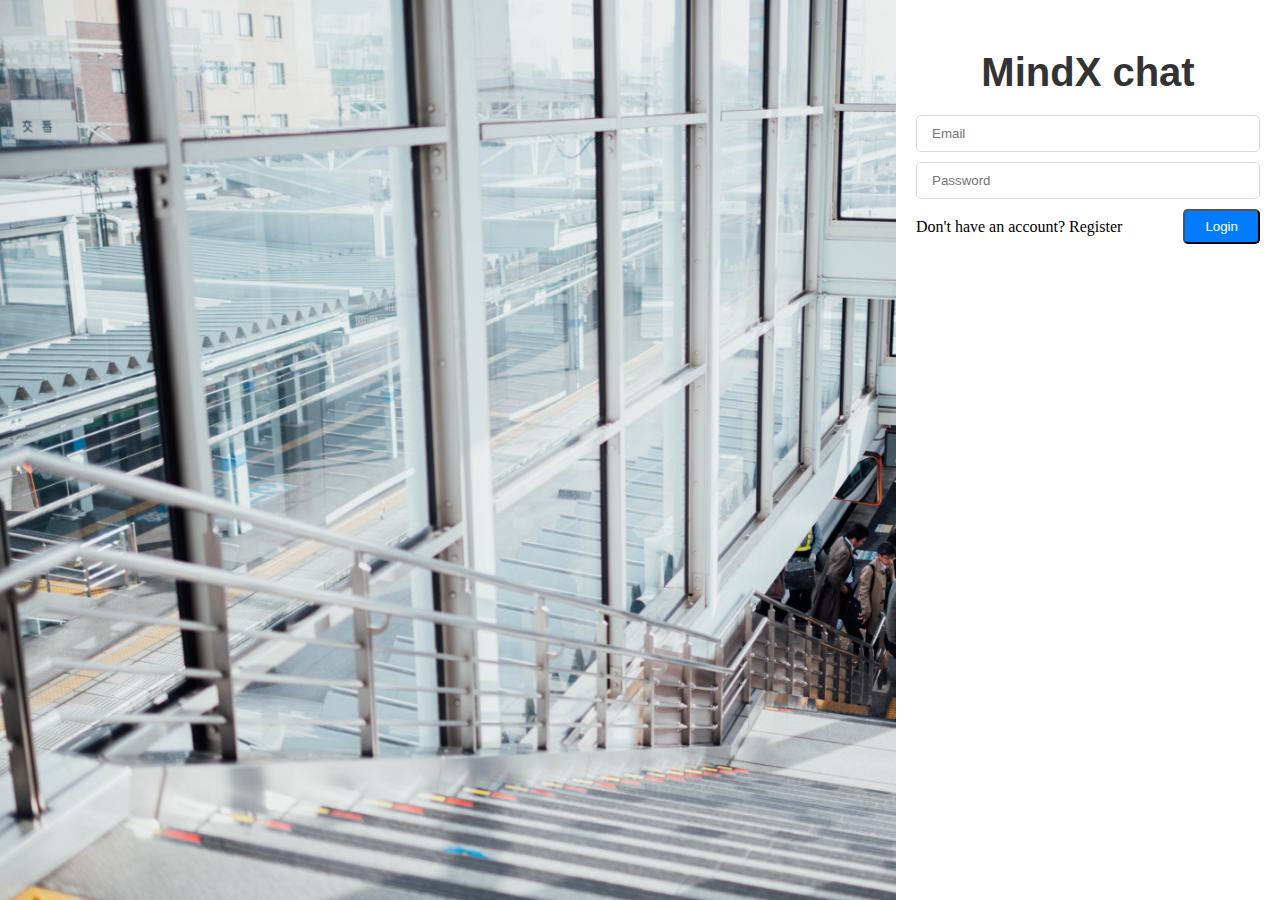
==== html/temp.html @ 8035968f "First commit" ====
<!DOCTYPE html>
<html lang="en">
<head>
  <meta charset="UTF-8">
  <meta name="viewport" content="width=device-width, initial-scale=1.0">
  <title>Document</title>
  <link rel="stylesheet" href="../css/style.css">
  <link rel="stylesheet" href="../css/login.css">
</head>
<body>
  <div class="login-container">
    <div class="aside-right">
      <div class="header">
        <h3>MindX chat</h3>
      </div>
      <form id="login-form">
        <div class="input-wrapper">
          <input type="text" 
            placeholder="Email" 
            name="email">
          <div class="error" id="email-error"></div>
        </div>
        <div class="input-wrapper">
          <input type="password" 
            placeholder="Password" 
            name="password">
          <div class="error" 
            id="password-error"></div>
        </div>
        <div class="form-action">
          <span class="cursor-pointer" id="redirect-to-register">
            Don't have an account? Register
          </span>
          <button class="btn" type="submit">
            Login
          </button>
        </div>
      </form>
    </div>
    </div>
</body>
</html>
---- css/style.css ----
*{
  padding: 0;
  margin: 0;
  box-sizing: border-box;
}
.input-wrapper input{
  border: 1px solid #dbdbdb;
  padding: 10px 15px;
  border-radius: 5px;
  width: 100%;
  outline: none;
}
.input-wrapper{
  margin-bottom: 10px;
}
.btn{
  padding: 8px 20px;
  color: #ffffff;
  background: #037BFE;
  border-radius: 5px;
  cursor: pointer;
}
.error{
  color: #FF0000;
}
.cursor-pointer{
  cursor: pointer;
}
---- css/login.css ----
.login-container{
  background: url(../images/login-background.jpg);
  height: 100vh;
  background-size: cover;
  display: flex;
  justify-content: flex-end;
}
.login-container .aside-right {
  height: 100vh;
  background-color: #fff;
  width: 30%;
}
.login-container .aside-right .header h3{
  font-size: 40px;
  font-family: Arial, Helvetica, sans-serif;
  color: #333;
  text-align: center;
  margin-top: 50px;
}
#login-form {
  padding: 20px;
}
.login-container 
.aside-right 
.form-action{
  display: flex;
  justify-content: space-between;
  align-items: center;
}
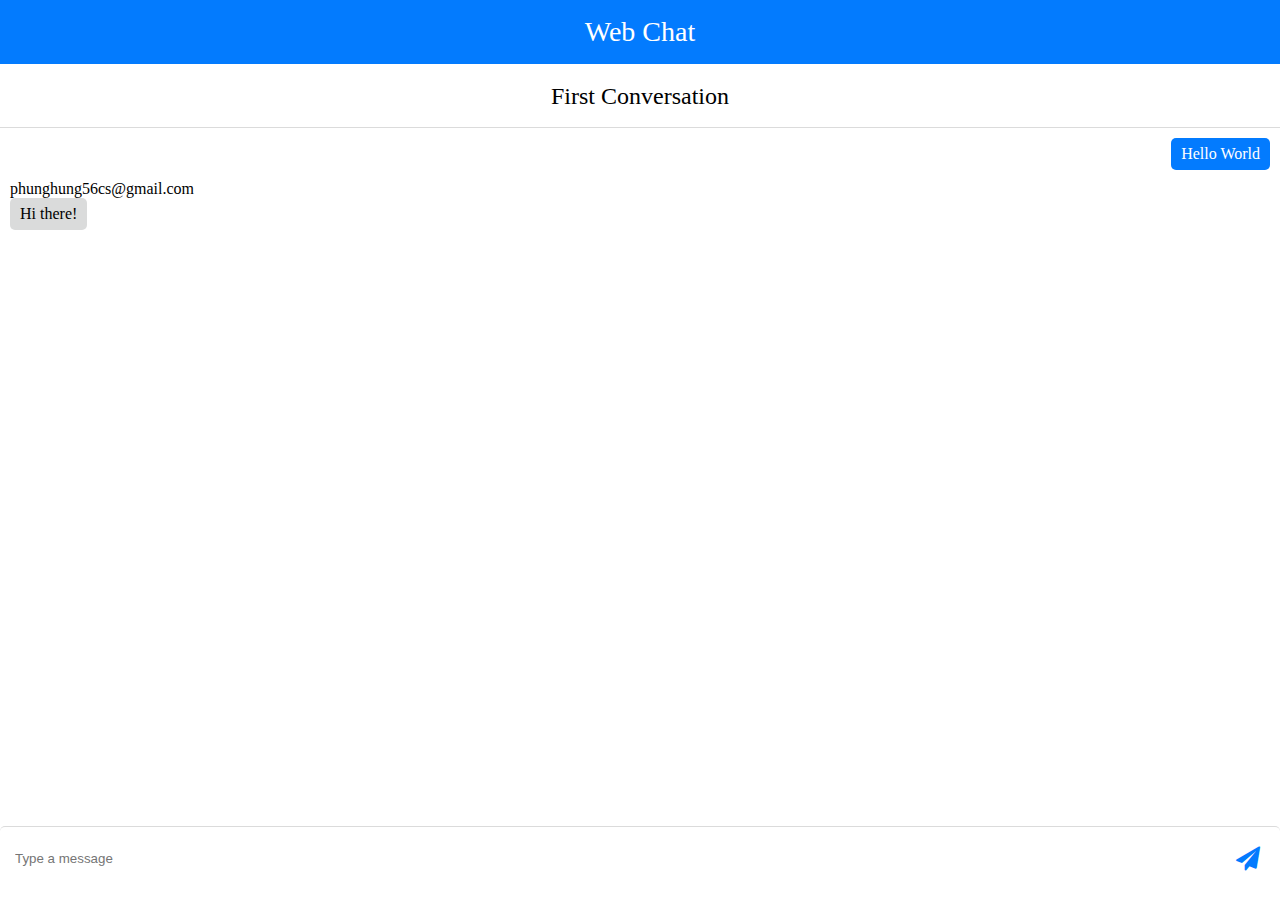
==== commit e6619649: "Chat UI" ====
--- a/html/temp.html
+++ b/html/temp.html
@@ -1,42 +1,50 @@
-<!DOCTYPE html>
 <html lang="en">
+
 <head>
-  <meta charset="UTF-8">
-  <meta name="viewport" content="width=device-width, initial-scale=1.0">
+  <meta charset="UTF-8" />
+  <meta name="viewport" content="width=device-width, initial-scale=1.0" />
   <title>Document</title>
-  <link rel="stylesheet" href="../css/style.css">
-  <link rel="stylesheet" href="../css/login.css">
+  <link rel="stylesheet" href="../css/style.css" />
+  <link rel="stylesheet" href="../css/chat.css" />
+  <link rel="stylesheet" href="https://cdnjs.cloudflare.com/ajax/libs/font-awesome/4.7.0/css/font-awesome.min.css" />
 </head>
+
 <body>
-  <div class="login-container">
-    <div class="aside-right">
-      <div class="header">
-        <h3>MindX chat</h3>
+  <div class="chat-container">
+    <div class="header">
+      Web Chat
+    </div>
+    <div class="main">
+      <div class="conversation-detail">
+        <div class="conversation-header">
+          First Conversation
+        </div>
+        <div class="list-messages">
+          <div class="message-container mine">
+            <div class="content">
+              Hello World
+            </div>
+          </div>
+          <div class="message-container their">
+            <div class="owner">
+              phunghung56cs@gmail.com
+            </div>
+            <div class="content">
+              Hi there!
+            </div>
+          </div>
+        </div>
+        <form id="send-message-form">
+          <div class="input-wrapper">
+            <input type="text" name="message" placeholder="Type a message" />
+          </div>
+          <button type="summit">
+            <i class="fa fa-paper-plane" aria-hidden="true"></i>
+          </button>
+        </form>
       </div>
-      <form id="login-form">
-        <div class="input-wrapper">
-          <input type="text" 
-            placeholder="Email" 
-            name="email">
-          <div class="error" id="email-error"></div>
-        </div>
-        <div class="input-wrapper">
-          <input type="password" 
-            placeholder="Password" 
-            name="password">
-          <div class="error" 
-            id="password-error"></div>
-        </div>
-        <div class="form-action">
-          <span class="cursor-pointer" id="redirect-to-register">
-            Don't have an account? Register
-          </span>
-          <button class="btn" type="submit">
-            Login
-          </button>
-        </div>
-      </form>
     </div>
-    </div>
+  </div>
 </body>
+
 </html>--- a/css/chat.css
+++ b/css/chat.css
@@ -0,0 +1,89 @@
+.chat-container .header {
+    text-align: center;
+    height: 64px;
+    font-size: 28px;
+    background: #037BFE;
+    line-height: 64px;
+    color: #fff;
+}
+
+.chat-container .conversation-header {
+    height: 64px;
+    line-height: 64px;
+    text-align: center;
+    border-bottom: 1px solid #dbdbdb;
+    font-size: 24px;
+}
+
+.chat-container {
+    height: 100vh;
+}
+
+.chat-container .main {
+    height: calc(100% - 64px);
+
+}
+
+.chat-container .main .conversation-detail {
+    display: flex;
+    flex-direction: column;
+    height: 100%;
+
+}
+
+.conversation-detail .list-messages {
+    flex-grow: 1;
+}
+
+#send-message-form .input-wrapper input {
+    border: none;
+    border-top: 1px solid #dbdbdb;
+    height: 64px;
+
+}
+
+#send-message-form {
+    position: relative;
+}
+
+#send-message-form button {
+    position: absolute;
+    right: 20px;
+    top: 20px;
+    background: none;
+    border: none;
+    color: #037bfe;
+    font-size: 24;
+
+}
+
+.chat-container .list-messages {
+    padding: 10px;
+    overflow-y: auto;
+}
+
+.chat-container .list-messages .message-container {
+    margin-bottom: 10px;
+}
+
+.chat-container .message-container .content {
+    padding: 7px 10px;
+    border-radius: 5px;
+    max-width: 40%;
+    width: max-content;
+}
+
+.chat-container .message-container.their .content {
+    background: #dadbdb;
+}
+
+.chat-container .message-container.mine .content {
+    background-color: #037BFE;
+    color: #fff;
+
+}
+
+.chat-container .message-container.mine {
+    display: flex;
+    justify-content: flex-end;
+}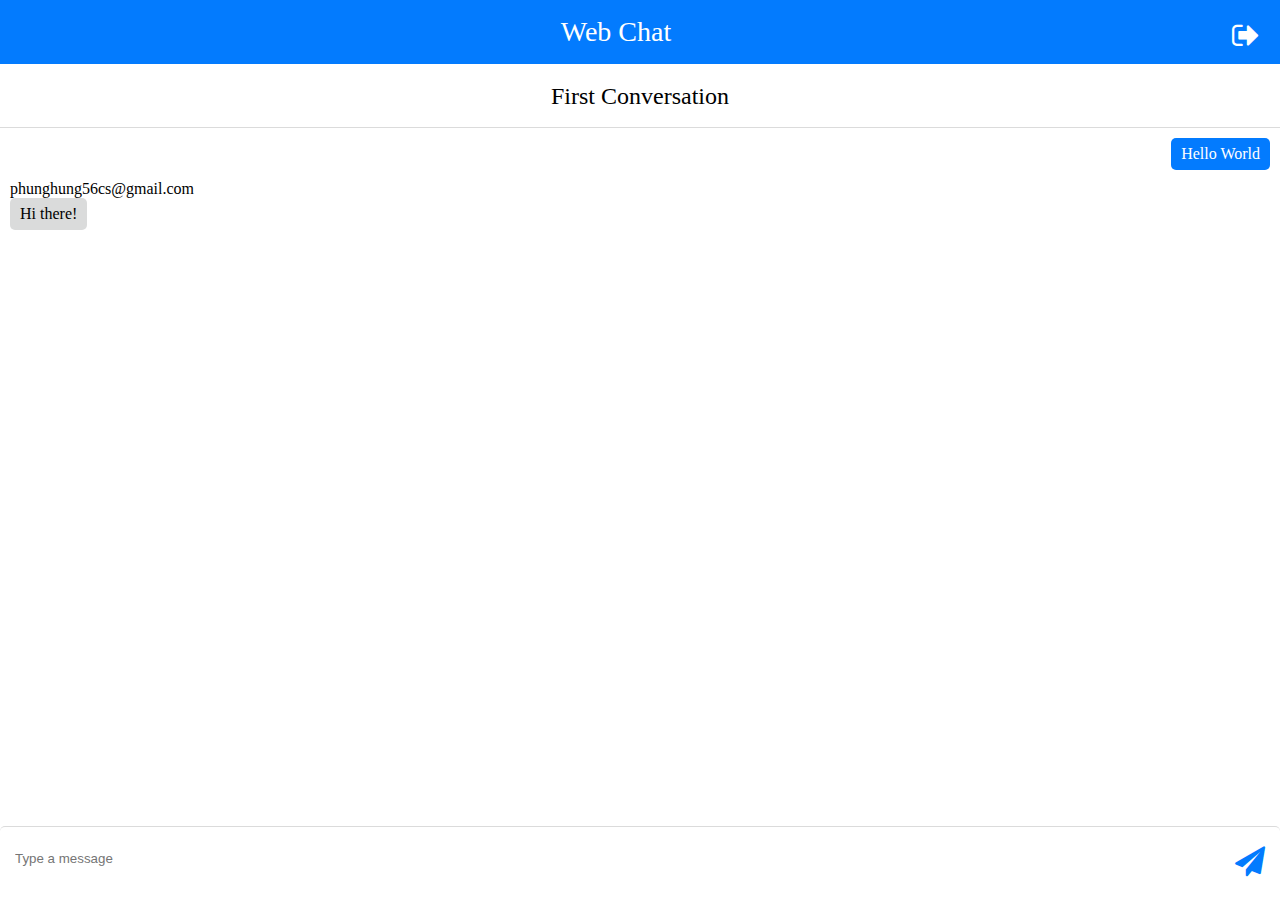
==== commit 941987b9: "no reload" ====
--- a/html/temp.html
+++ b/html/temp.html
@@ -12,6 +12,9 @@
 <body>
   <div class="chat-container">
     <div class="header">
+      <button type="submit">
+        <i class="fa fa-sign-out" aria-hidden="true"></i>
+      </button>
       Web Chat
     </div>
     <div class="main">
--- a/css/chat.css
+++ b/css/chat.css
@@ -48,12 +48,12 @@
 
 #send-message-form button {
     position: absolute;
-    right: 20px;
+    right: 15px;
     top: 20px;
     background: none;
     border: none;
     color: #037bfe;
-    font-size: 24;
+    font-size: 30px;
 
 }
 
@@ -86,4 +86,16 @@
 .chat-container .message-container.mine {
     display: flex;
     justify-content: flex-end;
+}
+
+.chat-container .header button {
+    float: right;
+    color: #fff;
+    margin-right: 20px;
+    margin-top: 20px;
+    border: none;
+    font-size: 30px;
+    cursor: pointer;
+    background: none;
+
 }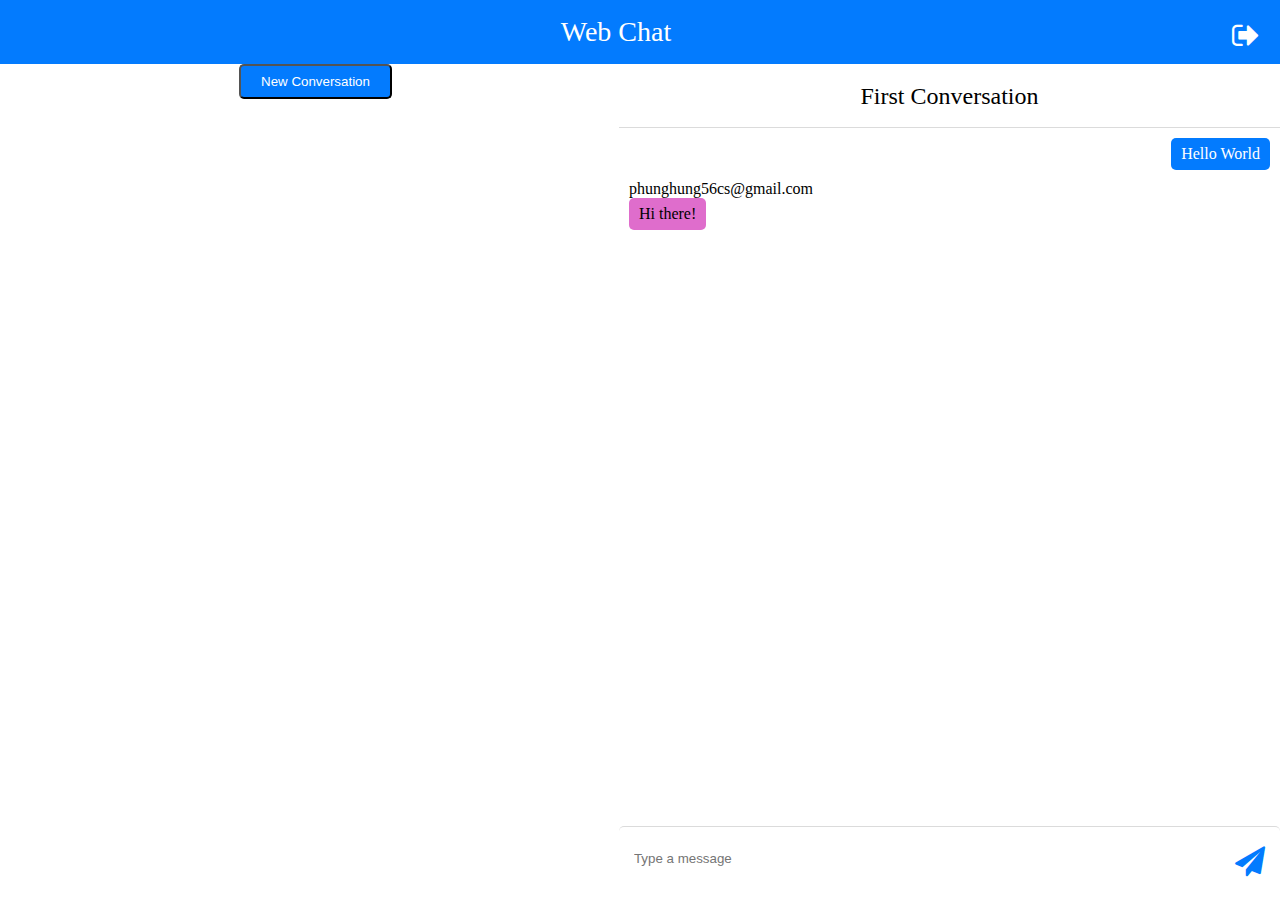
==== commit a96016de: "coversation list" ====
--- a/html/temp.html
+++ b/html/temp.html
@@ -12,12 +12,17 @@
 <body>
   <div class="chat-container">
     <div class="header">
-      <button type="submit">
+      <button type="submit" id="log-out">
         <i class="fa fa-sign-out" aria-hidden="true"></i>
       </button>
       Web Chat
     </div>
     <div class="main">
+      <div class="conversation-list" id="conversation-list">
+        <div class="create-conversation">
+          <button id="create-conversation" class="btn"> New Conversation</button>
+        </div>
+      </div>
       <div class="conversation-detail">
         <div class="conversation-header">
           First Conversation
--- a/css/chat.css
+++ b/css/chat.css
@@ -1,101 +1,126 @@
 .chat-container .header {
-    text-align: center;
-    height: 64px;
-    font-size: 28px;
-    background: #037BFE;
-    line-height: 64px;
-    color: #fff;
+  text-align: center;
+  height: 64px;
+  font-size: 28px;
+  background: #037bfe;
+  line-height: 64px;
+  color: #fff;
 }
 
 .chat-container .conversation-header {
-    height: 64px;
-    line-height: 64px;
-    text-align: center;
-    border-bottom: 1px solid #dbdbdb;
-    font-size: 24px;
+  height: 64px;
+  line-height: 64px;
+  text-align: center;
+  border-bottom: 1px solid #dbdbdb;
+  font-size: 24px;
 }
 
 .chat-container {
-    height: 100vh;
+  height: 100vh;
 }
 
 .chat-container .main {
-    height: calc(100% - 64px);
+  height: calc(100% - 64px);
+  display: grid;
+  grid-template-columns: auto auto;
+  grid-template-rows: 100%;
+  
 
 }
 
 .chat-container .main .conversation-detail {
-    display: flex;
-    flex-direction: column;
-    height: 100%;
+  display: flex;
+  flex-direction: column;
+  height: 100%;
+}
+
+.conversation-detail .list-messages {
+  flex-grow: 1;
+}
+
+#send-message-form .input-wrapper input {
+  border: none;
+  border-top: 1px solid #dbdbdb;
+  height: 64px;
+}
+
+#send-message-form {
+  position: relative;
+}
+
+#send-message-form button {
+  position: absolute;
+  right: 15px;
+  top: 20px;
+  background: none;
+  border: none;
+  color: #037bfe;
+  font-size: 30px;
+}
+
+.chat-container .list-messages {
+  padding: 10px;
+  overflow-y: auto;
+}
+
+.chat-container .list-messages .message-container {
+  margin-bottom: 10px;
+}
+
+.chat-container .message-container .content {
+  padding: 7px 10px;
+  border-radius: 5px;
+  max-width: 40%;
+  width: max-content;
+}
+
+.chat-container .message-container.their .content {
+  background: #df6dcc;
+  word-break: break-all;
+}
+
+.chat-container .message-container.mine .content {
+  background-color: #037bfe;
+  color: #fff;
+  word-break: break-all;
+}
+
+.chat-container .message-container.mine {
+  display: flex;
+  justify-content: flex-end;
+}
+
+.chat-container .header button {
+  float: right;
+  color: #fff;
+  margin-right: 20px;
+  margin-top: 20px;
+  border: none;
+  font-size: 30px;
+  cursor: pointer;
+  background: none;
+}
+
+.chat-container .main .conversation-list {
+  border-right: 1px;
+}
+
+
+.chat-container .main .conversation-list .create-conversation {
+  height: 64px;
+  line-height: 64px;
+  padding-left: 12px;
+  border-bottom: 1px;
+  text-align: center;
+  animation-duration: 4s;
+  transition-duration: 1s;
 
 }
 
-.conversation-detail .list-messages {
-    flex-grow: 1;
-}
-
-#send-message-form .input-wrapper input {
-    border: none;
-    border-top: 1px solid #dbdbdb;
-    height: 64px;
-
-}
-
-#send-message-form {
-    position: relative;
-}
-
-#send-message-form button {
-    position: absolute;
-    right: 15px;
-    top: 20px;
-    background: none;
-    border: none;
-    color: #037bfe;
-    font-size: 30px;
-
-}
-
-.chat-container .list-messages {
-    padding: 10px;
-    overflow-y: auto;
-}
-
-.chat-container .list-messages .message-container {
-    margin-bottom: 10px;
-}
-
-.chat-container .message-container .content {
-    padding: 7px 10px;
-    border-radius: 5px;
-    max-width: 40%;
-    width: max-content;
-}
-
-.chat-container .message-container.their .content {
-    background: #dadbdb;
-}
-
-.chat-container .message-container.mine .content {
-    background-color: #037BFE;
-    color: #fff;
-
-}
-
-.chat-container .message-container.mine {
-    display: flex;
-    justify-content: flex-end;
-}
-
-.chat-container .header button {
-    float: right;
-    color: #fff;
-    margin-right: 20px;
-    margin-top: 20px;
-    border: none;
-    font-size: 30px;
-    cursor: pointer;
-    background: none;
-
+#create-conversation:hover {
+  animation: alertPulse 2s ease-out;
+  animation-iteration-count: infinite;
+  opacity: 1;
+  background: #30c3bc;
+  /* Green */
 }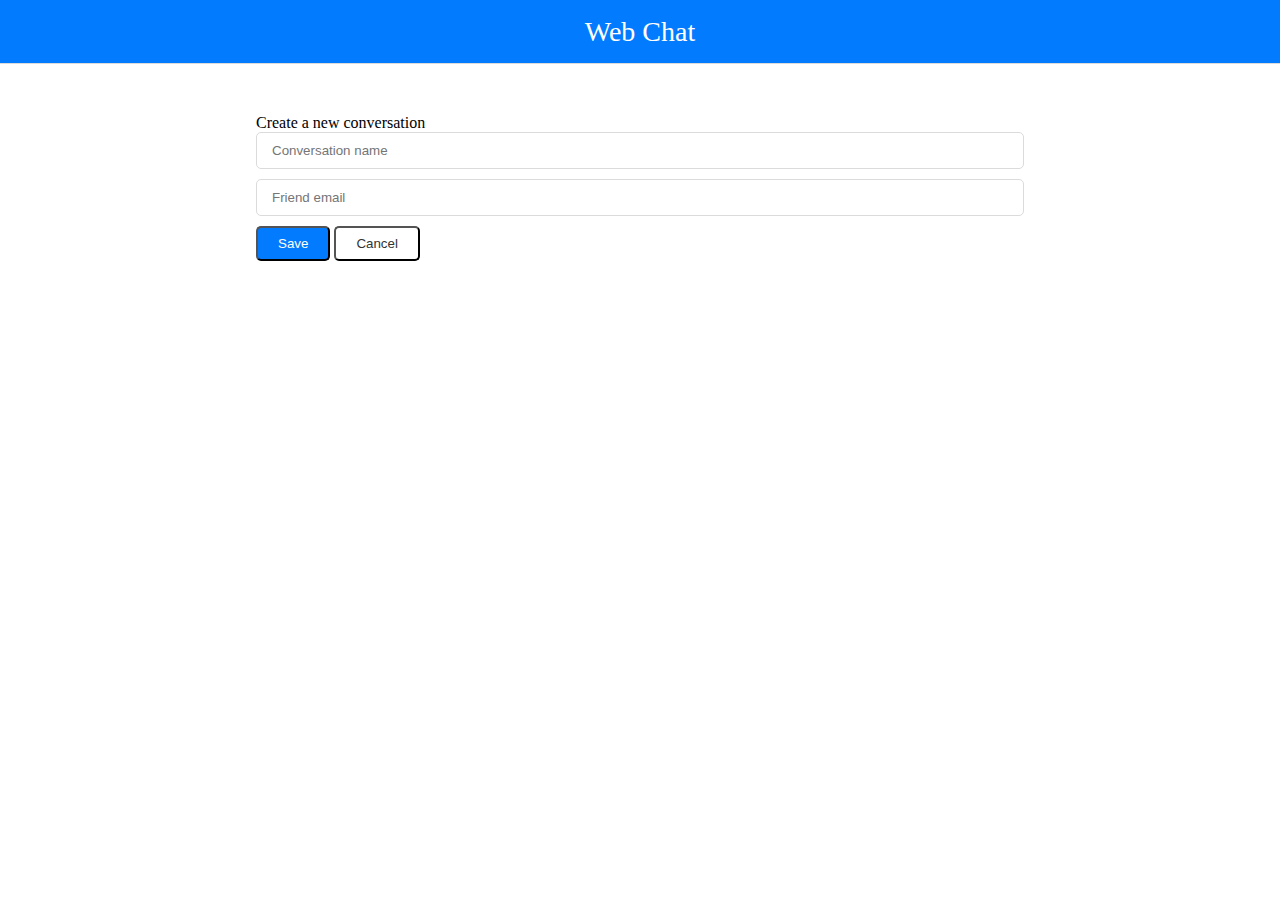
==== commit 9b3e1628: "create conversation form" ====
--- a/html/temp.html
+++ b/html/temp.html
@@ -10,47 +10,27 @@
 </head>
 
 <body>
-  <div class="chat-container">
-    <div class="header">
-      <button type="submit" id="log-out">
-        <i class="fa fa-sign-out" aria-hidden="true"></i>
-      </button>
-      Web Chat
-    </div>
-    <div class="main">
-      <div class="conversation-list" id="conversation-list">
-        <div class="create-conversation">
-          <button id="create-conversation" class="btn"> New Conversation</button>
+  <div class="create-conversation-container">
+    <div class="header">Web Chat</div>
+    <div class="main" style="padding: 50px 20%;">
+      <form id="create-conversation-form">
+        <div>
+          Create a new conversation
         </div>
-      </div>
-      <div class="conversation-detail">
-        <div class="conversation-header">
-          First Conversation
+        <div class="input-wrapper">
+          <input type="text" placeholder="Conversation name" name="conversationTitle">
+          <div class="error" id="conversation-name-error"></div>
+
         </div>
-        <div class="list-messages">
-          <div class="message-container mine">
-            <div class="content">
-              Hello World
-            </div>
-          </div>
-          <div class="message-container their">
-            <div class="owner">
-              phunghung56cs@gmail.com
-            </div>
-            <div class="content">
-              Hi there!
-            </div>
-          </div>
+        <div class="input-wrapper">
+          <input type="text" placeholder="Friend email" name="conversationEmail">
+          <div class="error" id="conversation-email-error"></div>
+
         </div>
-        <form id="send-message-form">
-          <div class="input-wrapper">
-            <input type="text" name="message" placeholder="Type a message" />
-          </div>
-          <button type="summit">
-            <i class="fa fa-paper-plane" aria-hidden="true"></i>
-          </button>
-        </form>
-      </div>
+        <button class="btn" type="submit">Save</button>
+        <button class="btn btn-light" type="button" id="back-to-chat">Cancel</button>
+
+      </form>
     </div>
   </div>
 </body>
--- a/css/style.css
+++ b/css/style.css
@@ -1,28 +1,55 @@
-*{
+* {
   padding: 0;
   margin: 0;
   box-sizing: border-box;
 }
-.input-wrapper input{
+
+.input-wrapper input {
   border: 1px solid #dbdbdb;
   padding: 10px 15px;
   border-radius: 5px;
   width: 100%;
   outline: none;
 }
-.input-wrapper{
+
+.input-wrapper {
   margin-bottom: 10px;
 }
-.btn{
+
+.btn {
   padding: 8px 20px;
   color: #ffffff;
   background: #037BFE;
   border-radius: 5px;
   cursor: pointer;
 }
-.error{
+
+.error {
   color: #FF0000;
 }
-.cursor-pointer{
+
+.cursor-pointer {
   cursor: pointer;
+}
+
+.header {
+  height: 64px;
+  line-height: 64px;
+  text-align: center;
+  border-bottom: 1px solid #dbdbdb;
+  font-size: 24px;
+}
+
+.header {
+  text-align: center;
+  height: 64px;
+  font-size: 28px;
+  background: #037bfe;
+  line-height: 64px;
+  color: #fff;
+}
+
+.btn-light {
+  background: none;
+  color: #333;
 }--- a/css/chat.css
+++ b/css/chat.css
@@ -1,12 +1,3 @@
-.chat-container .header {
-  text-align: center;
-  height: 64px;
-  font-size: 28px;
-  background: #037bfe;
-  line-height: 64px;
-  color: #fff;
-}
-
 .chat-container .conversation-header {
   height: 64px;
   line-height: 64px;
@@ -21,17 +12,14 @@
 
 .chat-container .main {
   height: calc(100% - 64px);
-  display: grid;
-  grid-template-columns: auto auto;
-  grid-template-rows: 100%;
-  
-
+  display: flex;
 }
 
 .chat-container .main .conversation-detail {
   display: flex;
   flex-direction: column;
   height: 100%;
+  width: 85%;
 }
 
 .conversation-detail .list-messages {
@@ -101,26 +89,23 @@
   background: none;
 }
 
-.chat-container .main .conversation-list {
-  border-right: 1px;
+.chat-container .aside-left {
+  width: 15%;
+  height: 100%;
+  border-right: 1px solid #dbdbdb;
 }
 
-
-.chat-container .main .conversation-list .create-conversation {
+.chat-container .create-conversation {
   height: 64px;
   line-height: 64px;
-  padding-left: 12px;
-  border-bottom: 1px;
+  border-bottom: 1px solid #dbdbdb;
   text-align: center;
-  animation-duration: 4s;
-  transition-duration: 1s;
-
 }
 
-#create-conversation:hover {
-  animation: alertPulse 2s ease-out;
-  animation-iteration-count: infinite;
-  opacity: 1;
-  background: #30c3bc;
-  /* Green */
+.chat-container .list-conversations .conversation {
+  padding: 5px 10px;
+}
+
+.chat-container .list-conversations .current {
+  background-color: #dbdbdb;
 }